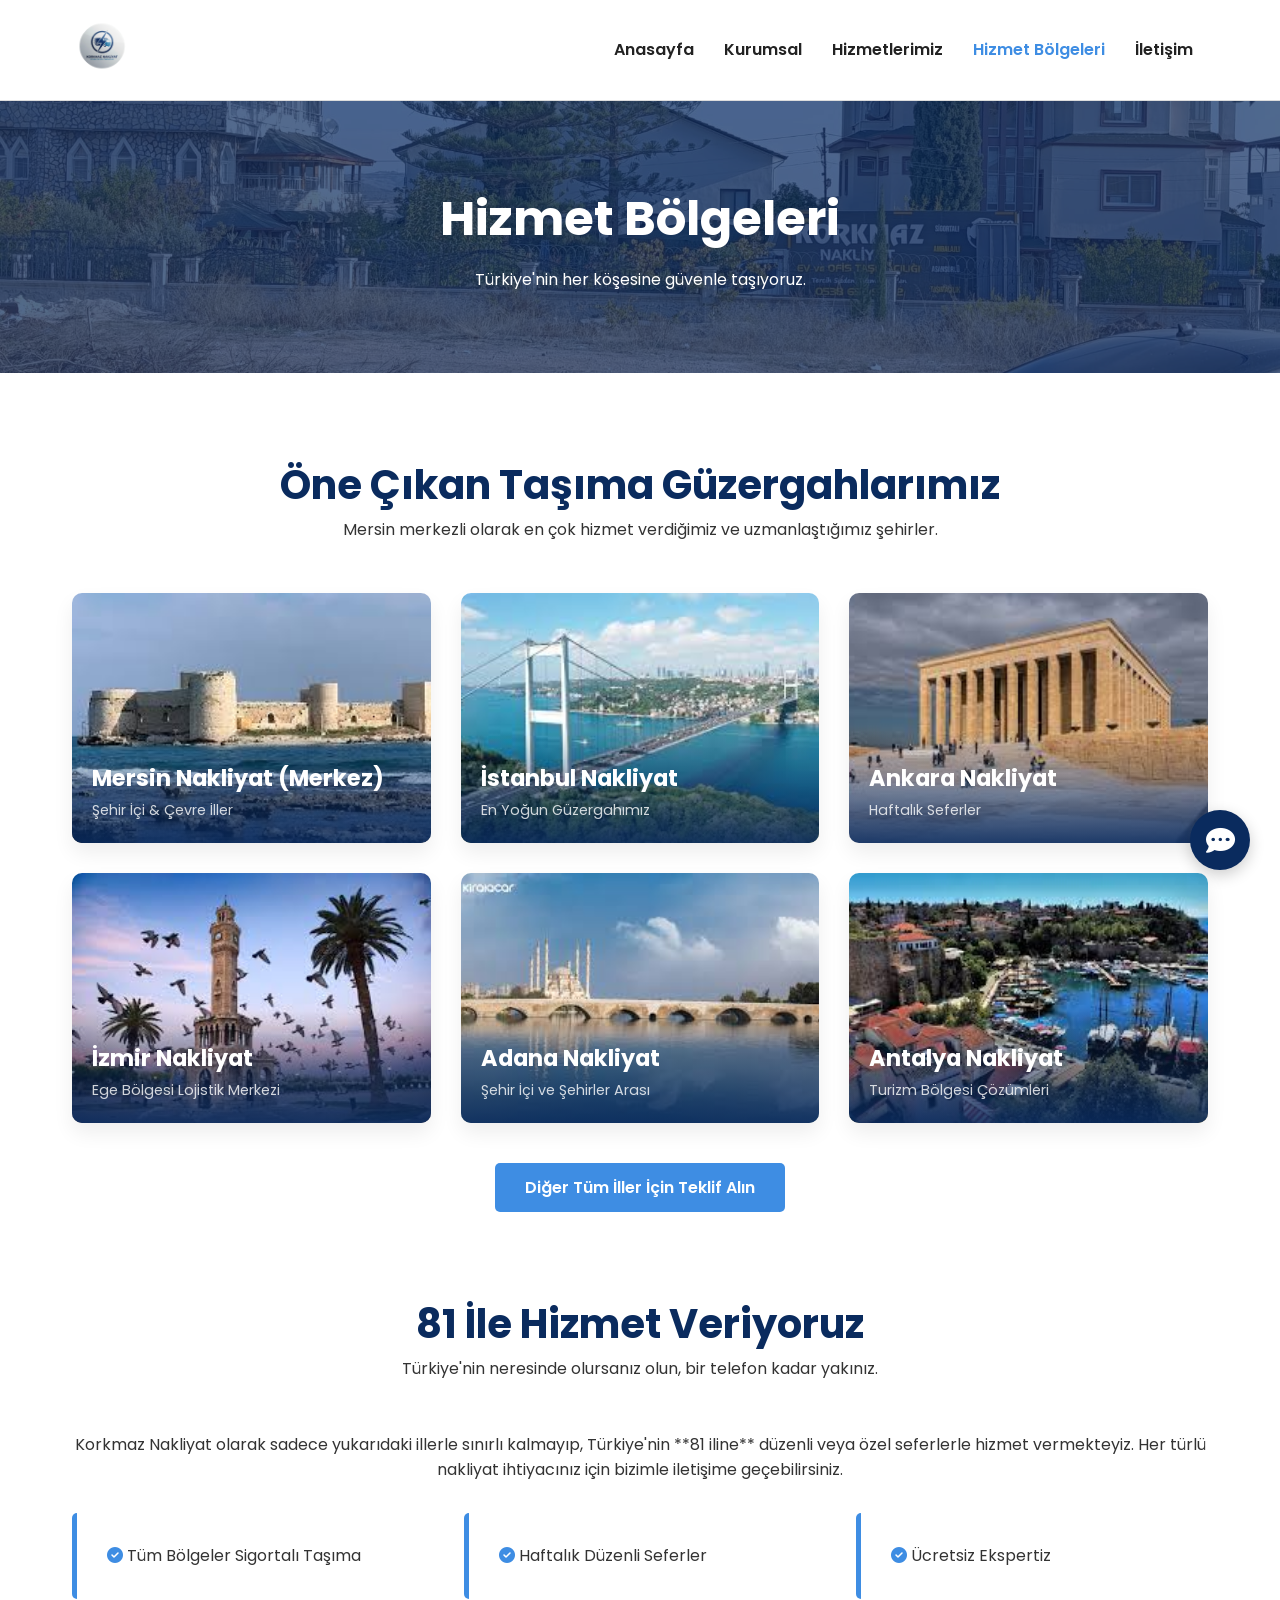
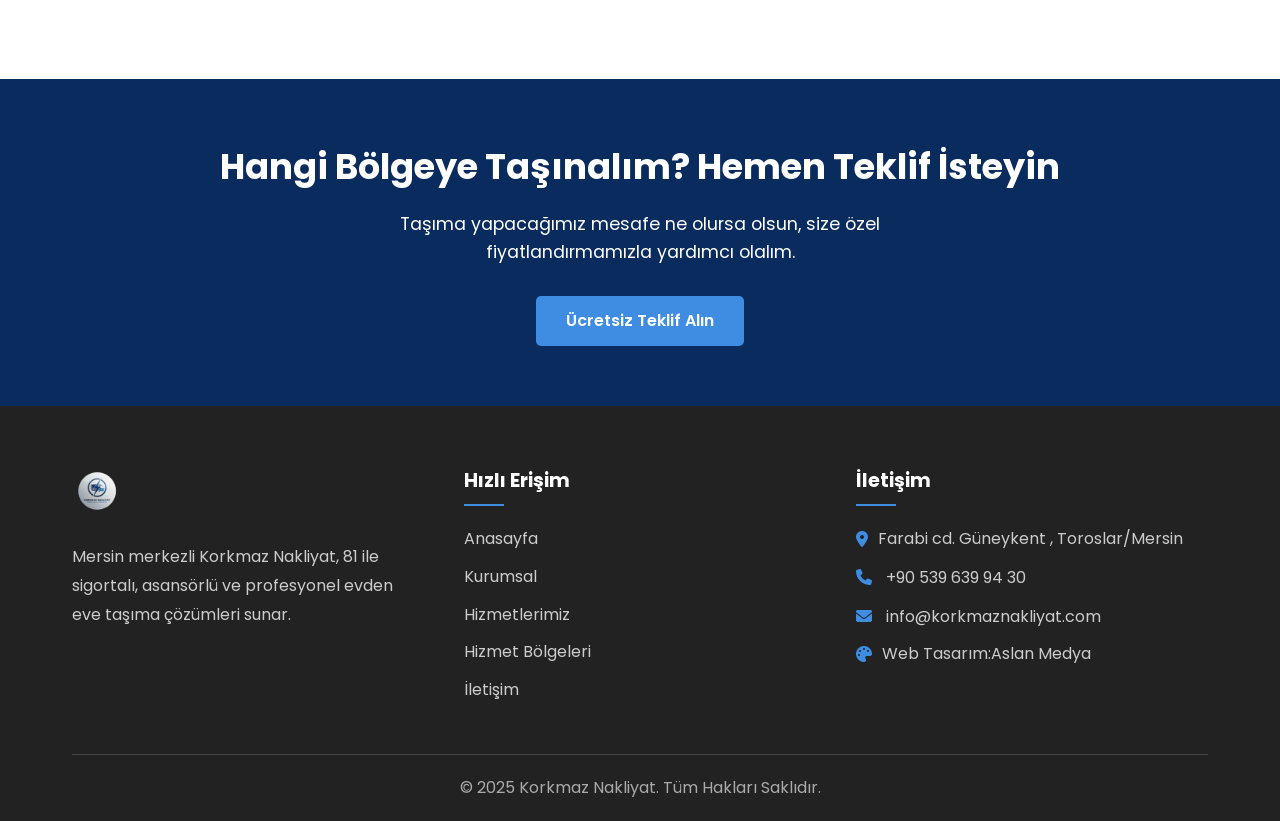
==== bolgeler.html @ fb7551c2 "Sitenin ilk sürümü" ====
<!DOCTYPE html>
<html lang="tr">
<head>
    <meta charset="UTF-8">
    <meta name="viewport" content="width=device-width, initial-scale=1.0">
    <title>Hizmet Bölgeleri - Korkmaz Nakliyat</title>
    <meta name="description" content="Korkmaz Nakliyat, Mersin merkezli olarak Türkiye'nin 81 iline hizmet vermektedir. Başlıca hizmet bölgelerimiz İstanbul, Ankara, İzmir, Adana ve Antalya.">
    
    <link rel="stylesheet" href="style.css">
    <link rel="preconnect" href="https://fonts.googleapis.com">
    <link rel="preconnect" href="https://fonts.gstatic.com" crossorigin>
    <link href="https://fonts.googleapis.com/css2?family=Poppins:wght@300;400;600;700&display=swap" rel="stylesheet">
    <link rel="stylesheet" href="https://cdnjs.cloudflare.com/ajax/libs/font-awesome/6.5.2/css/all.min.css" />
    <link rel="stylesheet" href="https://unpkg.com/aos@next/dist/aos.css" />
    <link rel="stylesheet" href="https://unpkg.com/swiper/swiper-bundle.min.js" />
</head>
<body>

    <div class="preloader"><img src="images/logo.png" alt="Korkmaz Nakliyat Yükleniyor..."></div>

    <header class="main-header">
        <div class="container">
            <a href="index.html" class="logo"><img src="images/logo.png" alt="Korkmaz Nakliyat Logo"></a>
            <nav class="main-nav">
                <ul>
                    <li><a href="index.html">Anasayfa</a></li>
                    <li><a href="kurumsal.html">Kurumsal</a></li>
                    <li><a href="hizmetlerimiz.html">Hizmetlerimiz</a></li>
                    <li><a href="bolgeler.html" class="active">Hizmet Bölgeleri</a></li>
                    <li><a href="iletisim.html">İletişim</a></li>
                </ul>
            </nav>
        </div>
    </header>

    <section class="page-header" style="background-image: url('images/slide1.jpg');">
        <div class="container">
            <h1 data-aos="fade-down">Hizmet Bölgeleri</h1>
            <p data-aos="fade-up">Türkiye'nin her köşesine güvenle taşıyoruz.</p>
        </div>
    </section>

    <section class="projects-preview section-padding">
        <div class="container">
            <div class="section-title" data-aos="fade-up">
                <h2>Öne Çıkan Taşıma Güzergahlarımız</h2>
                <p>Mersin merkezli olarak en çok hizmet verdiğimiz ve uzmanlaştığımız şehirler.</p>
            </div>
            
            <div class="projects-grid">
                
                <div class="project-card" data-aos="zoom-in" data-aos-delay="100">
                    <img src="images/proje1.jpg" alt="Mersin Evden Eve Nakliyat">
                    <div class="project-info">
                        <h3>Mersin Nakliyat (Merkez)</h3>
                        <span>Şehir İçi & Çevre İller</span>
                    </div>
                </div>
                
                <div class="project-card" data-aos="zoom-in" data-aos-delay="200">
                    <img src="images/proje2.jpg" alt="İstanbul Şehirler Arası Nakliyat">
                    <div class="project-info">
                        <h3>İstanbul Nakliyat</h3>
                        <span>En Yoğun Güzergahımız</span>
                    </div>
                </div>
                
                <div class="project-card" data-aos="zoom-in" data-aos-delay="300">
                    <img src="images/proje3.jpg" alt="Ankara Sigortalı Taşımacılık">
                    <div class="project-info">
                        <h3>Ankara Nakliyat</h3>
                        <span>Haftalık Seferler</span>
                    </div>
                </div>
                
                <div class="project-card" data-aos="zoom-in" data-aos-delay="100">
                    <img src="images/proje4.jpg" alt="İzmir Asansörlü Taşımacılık">
                    <div class="project-info">
                        <h3>İzmir Nakliyat</h3>
                        <span>Ege Bölgesi Lojistik Merkezi</span>
                    </div>
                </div>
                
                <div class="project-card" data-aos="zoom-in" data-aos-delay="200">
                    <img src="images/proje5.jpg" alt="Adana Ev Taşıma">
                    <div class="project-info">
                        <h3>Adana Nakliyat</h3>
                        <span>Şehir İçi ve Şehirler Arası</span>
                    </div>
                </div>
                
                <div class="project-card" data-aos="zoom-in" data-aos-delay="300">
                    <img src="images/proje6.jpg" alt="Antalya Eşya Depolama">
                    <div class="project-info">
                        <h3>Antalya Nakliyat</h3>
                        <span>Turizm Bölgesi Çözümleri</span>
                    </div>
                </div>
                
            </div>
            
            <div style="text-align: center; margin-top: 40px;" data-aos="fade-up">
                <a href="iletisim.html" class="btn-primary">Diğer Tüm İller İçin Teklif Alın</a>
            </div>

            <div class="section-title" data-aos="fade-up" style="margin-top: 80px;">
                <h2>81 İle Hizmet Veriyoruz</h2>
                <p>Türkiye'nin neresinde olursanız olun, bir telefon kadar yakınız.</p>
            </div>
            
            <div class="about-content" data-aos="fade-up">
                <p class="text-center">Korkmaz Nakliyat olarak sadece yukarıdaki illerle sınırlı kalmayıp, Türkiye'nin **81 iline** düzenli veya özel seferlerle hizmet vermekteyiz. Her türlü nakliyat ihtiyacınız için bizimle iletişime geçebilirsiniz.</p>
                <div class="mission-grid" style="grid-template-columns: repeat(3, 1fr); margin-top: 30px;">
                    <div class="mission-item"><i class="fas fa-check-circle" style="color: var(--secondary-color);"></i> Tüm Bölgeler Sigortalı Taşıma</div>
                    <div class="mission-item"><i class="fas fa-check-circle" style="color: var(--secondary-color);"></i> Haftalık Düzenli Seferler</div>
                    <div class="mission-item"><i class="fas fa-check-circle" style="color: var(--secondary-color);"></i> Ücretsiz Ekspertiz</div>
                </div>
            </div>

        </div>
    </section>

    <section class="cta-banner" data-aos="zoom-in-up">
        <div class="container">
            <h2>Hangi Bölgeye Taşınalım? Hemen Teklif İsteyin</h2>
            <p>Taşıma yapacağımız mesafe ne olursa olsun, size özel fiyatlandırmamızla yardımcı olalım.</p>
            <a href="iletisim.html" class="btn-primary">Ücretsiz Teklif Alın</a>
        </div>
    </section>


    <footer class="site-footer">
        <div class="container">
            <div class="footer-grid">
                <div class="footer-widget">
                    <img src="images/logo.png" alt="Korkmaz Nakliyat Logo" class="footer-logo">
                    <p>Mersin merkezli Korkmaz Nakliyat, 81 ile sigortalı, asansörlü ve profesyonel evden eve taşıma çözümleri sunar.</p>
                </div>
                <div class="footer-widget">
                    <h4>Hızlı Erişim</h4>
                    <ul>
                        <li><a href="index.html">Anasayfa</a></li>
                        <li><a href="kurumsal.html">Kurumsal</a></li>
                        <li><a href="hizmetlerimiz.html">Hizmetlerimiz</a></li>
                        <li><a href="bolgeler.html">Hizmet Bölgeleri</a></li>
                        <li><a href="iletisim.html">İletişim</a></li>
                    </ul>
                </div>
                <div class="footer-widget">
                    <h4>İletişim</h4>
                    <ul>
                        <li><i class="fas fa-map-marker-alt"></i> Farabi cd. Güneykent , Toroslar/Mersin </li>
                        <li><a href="tel:+905396399430"><i class="fas fa-phone"></i> +90 539 639 94 30</a></li>
                        <li><a href="mailto:info@korkmaznakliyat.com"><i class="fas fa-envelope"></i> info@korkmaznakliyat.com</a></li>
                        <li><i class="fas fa-palette"></i> Web Tasarım: <a href="https://wa.me/905318410347" target="_blank">Aslan Medya</a></li>
                    </ul>
                </div>
            </div>
            <div class="footer-bottom">
                <p>© 2025 Korkmaz Nakliyat. Tüm Hakları Saklıdır.</p>
            </div>
        </div>
    </footer>

    <div class="floating-cta-container">
        <div class="cta-options">
            <a href="tel:+905396399430" class="cta-option phone"><i class="fas fa-phone"></i></a>
            <a href="https://wa.me/905396399430" target="_blank" class="cta-option whatsapp"><i class="fab fa-whatsapp"></i></a>
        </div>
        <div class="cta-main-button"><i class="fas fa-comment-dots"></i></div>
    </div>
    
    <script src="https://unpkg.com/swiper/swiper-bundle.min.js"></script>
    <script src="https://unpkg.com/aos@next/dist/aos.js"></script>
    <script src="js/script.js"></script>

</body>
</html>
---- style.css ----
/* ============================================= */
/* TEMEL AYARLAR VE DEĞİŞKENLER */
/* ============================================= */
:root {
    --primary-color: #0A2B5E; /* Logonuzdaki lacivert */
    --secondary-color: #3E8DE3; /* Logonuzdaki açık mavi */
    --dark-color: #222;
    --light-color: #f4f4f4;
    --font-family: 'Poppins', sans-serif;
}

* {
    box-sizing: border-box;
    margin: 0;
    padding: 0;
}

body {
    font-family: var(--font-family);
    line-height: 1.6;
    background: #fff;
    color: #333;
}

.container {
    max-width: 1200px;
    margin: auto;
    overflow: hidden;
    padding: 0 2rem;
}

a {
    text-decoration: none;
    color: var(--primary-color);
}

ul {
    list-style: none;
}

.section-padding {
    padding: 80px 0;
}

.section-title {
    text-align: center;
    margin-bottom: 50px;
}

.section-title h2 {
    font-size: 2.5rem;
    color: var(--primary-color);
}

.btn-primary {
    display: inline-block;
    background: var(--secondary-color);
    color: #fff;
    padding: 12px 30px;
    border-radius: 5px;
    font-weight: 600;
    transition: background 0.3s ease;
}

.btn-primary:hover {
    background: var(--primary-color);
}

/* ============================================= */
/* HEADER / NAVİGASYON */
/* ============================================= */
.main-header {
    background: #fff;
    padding: 1rem 0;
    border-bottom: 1px solid #ddd;
    position: sticky;
    top: 0;
    z-index: 1000;
}

.main-header .container {
    display: flex;
    justify-content: space-between;
    align-items: center;
}

.main-header .logo img {
    height: 60px;
}

.main-header .main-nav ul {
    display: flex;
}

.main-header .main-nav ul li a {
    color: var(--dark-color);
    padding: 10px 15px;
    font-weight: 600;
    transition: color 0.3s ease;
}

.main-header .main-nav ul li a:hover,
.main-header .main-nav ul li a.active {
    color: var(--secondary-color);
}

/* ============================================= */
/* HERO SLIDER */
/* ============================================= */
.hero-slider-container {
    position: relative;
    height: 90vh;
    overflow: hidden;
}
.hero-slider .slide {
    position: absolute;
    top: 0;
    left: 0;
    width: 100%;
    height: 100%;
    background-size: cover;
    background-position: center;
    display: flex;
    align-items: center;
    color: #fff;
    opacity: 0;
    visibility: hidden;
    transition: opacity 1s ease, visibility 1s ease;
}
.hero-slider .slide.active {
    opacity: 1;
    visibility: visible;
}
.hero-slider .slide::before {
    content: '';
    position: absolute;
    top: 0;
    left: 0;
    width: 100%;
    height: 100%;
    background: rgba(0,0,0,0.4);
}
.hero-slider .slide .container {
    position: relative;
    z-index: 2;
}
.hero-slider .slide-content {
    max-width: 600px;
}
.hero-slider .slide-content h1 {
    font-size: 3.5rem;
    margin-bottom: 1rem;
    text-shadow: 2px 2px 4px rgba(0,0,0,0.5);
}
.hero-slider .slide-content p {
    font-size: 1.2rem;
    margin-bottom: 2rem;
    text-shadow: 1px 1px 2px rgba(0,0,0,0.5);
}
.slider-nav {
    position: absolute;
    top: 50%;
    transform: translateY(-50%);
    z-index: 10;
    background: rgba(255,255,255,0.2);
    border: none;
    color: #fff;
    width: 50px;
    height: 50px;
    border-radius: 50%;
    cursor: pointer;
    font-size: 1.5rem;
    transition: background 0.3s ease;
}
.slider-nav:hover {
    background: rgba(255,255,255,0.5);
}
.slider-nav.prev { left: 20px; }
.slider-nav.next { right: 20px; }

/* ============================================= */
/* ANASAYFA BÖLÜMLERİ (Hizmetler, Projeler) */
/* ============================================= */
.services-preview { background: var(--light-color); }
.services-grid {
    display: grid;
    grid-template-columns: repeat(auto-fit, minmax(250px, 1fr));
    gap: 30px;
    text-align: center;
}
.service-item {
    background: #fff;
    padding: 30px;
    border-radius: 10px;
    box-shadow: 0 5px 15px rgba(0,0,0,0.05);
}
.service-item h3 { color: var(--primary-color); margin-bottom: 15px; }

.projects-preview .projects-grid, .portfolio-page .projects-grid {
    display: grid;
    grid-template-columns: repeat(auto-fit, minmax(300px, 1fr));
    gap: 30px;
}
.project-card {
    background: #fff;
    border-radius: 10px;
    overflow: hidden;
    box-shadow: 0 10px 20px rgba(0,0,0,0.07);
    transition: transform 0.3s ease, box-shadow 0.3s ease;
    position: relative;
    cursor: pointer;
}
.project-card:hover { transform: translateY(-10px); box-shadow: 0 15px 25px rgba(0,0,0,0.1); }
.project-card img { width: 100%; height: 250px; object-fit: cover; display: block; }
.project-card .project-info {
    position: absolute;
    bottom: 0;
    left: 0;
    right: 0;
    background: linear-gradient(to top, rgba(10, 43, 94, 0.9), transparent);
    color: #fff;
    padding: 30px 20px 20px;
}
.project-card .project-info h3 { margin: 0; font-size: 1.4rem; }
.project-card .project-info span { font-size: 0.9rem; opacity: 0.8; }
.text-center { text-align: center; }

/* ============================================= */
/* GENEL SAYFA BAŞLIĞI (Banner) */
/* ============================================= */
.page-header {
    background-color: var(--primary-color);
    background-size: cover;
    background-position: center;
    padding: 80px 0;
    text-align: center;
    color: #fff;
    position: relative;
}
.page-header::before {
    content: '';
    position: absolute;
    top: 0; left: 0;
    width: 100%; height: 100%;
    background-color: rgba(10, 43, 94, 0.7);
}
.page-header .container { position: relative; z-index: 2; }
.page-header h1 { font-size: 3rem; margin-bottom: 10px; }

/* ============================================= */
/* KURUMSAL SAYFASI */
/* ============================================= */
.about-grid { display: grid; grid-template-columns: 1fr 1.2fr; gap: 50px; align-items: center; }
.about-image img { width: 100%; border-radius: 10px; box-shadow: 0 10px 30px rgba(0,0,0,0.1); }
.about-content h2 { font-size: 2.2rem; color: var(--primary-color); margin-bottom: 20px; line-height: 1.3; }
.about-content p { margin-bottom: 15px; }
.mission-grid { display: grid; grid-template-columns: 1fr 1fr; gap: 40px; }
.mission-item { background: #fff; padding: 30px; border-left: 5px solid var(--secondary-color); border-radius: 5px; }
.mission-item h3 { color: var(--primary-color); margin-bottom: 15px; }

/* ============================================= */
/* PROJELER SAYFASI */
/* ============================================= */
.portfolio-filter { display: flex; justify-content: center; align-items: center; flex-wrap: wrap; margin-bottom: 40px; gap: 15px; }
.filter-btn { background: transparent; border: none; padding: 10px 20px; font-weight: 600; font-size: 1rem; color: var(--dark-color); cursor: pointer; transition: all 0.3s ease; border-bottom: 2px solid transparent; }
.filter-btn:hover { color: var(--secondary-color); }
.filter-btn.active { color: var(--secondary-color); border-bottom-color: var(--secondary-color); }
.project-card-link { display: block; text-decoration: none; color: inherit; }

/* ============================================= */
/* PROJE DETAY SAYFASI */
/* ============================================= */
.project-title-section { text-align: center; margin-bottom: 40px; }
.project-title-section h1 { font-size: 2.8rem; color: var(--primary-color); }
.project-main-image img { width: 100%; height: auto; border-radius: 10px; margin-bottom: 40px; box-shadow: 0 10px 30px rgba(0,0,0,0.1); }
.project-detail-grid { display: grid; grid-template-columns: 2fr 1fr; gap: 50px; margin-bottom: 60px; }
.project-description h2 { font-size: 1.8rem; color: var(--primary-color); margin-bottom: 20px; border-bottom: 2px solid var(--light-color); padding-bottom: 10px; }
.project-meta { background-color: var(--light-color); padding: 30px; border-radius: 10px; height: fit-content; }
.project-meta h3 { font-size: 1.5rem; color: var(--primary-color); margin-bottom: 20px; }
.project-meta ul li { display: flex; justify-content: space-between; padding: 15px 0; border-bottom: 1px solid #ddd; }
.project-meta ul li:last-child { border-bottom: none; }
.project-meta ul li strong { color: var(--dark-color); }
.project-gallery h2 { text-align: center; font-size: 2.2rem; color: var(--primary-color); margin-bottom: 40px; }
.gallery-grid { display: grid; grid-template-columns: repeat(auto-fit, minmax(250px, 1fr)); gap: 20px; }
.gallery-item img { width: 100%; border-radius: 10px; cursor: pointer; transition: transform 0.3s ease, box-shadow 0.3s ease; }
.gallery-item img:hover { transform: scale(1.05); box-shadow: 0 10px 20px rgba(0,0,0,0.15); }

/* ============================================= */
/* HİZMETLERİMİZ SAYFASI */
/* ============================================= */
.services-page-grid { display: grid; grid-template-columns: repeat(auto-fit, minmax(320px, 1fr)); gap: 30px; }
.service-card-full { background-color: #fff; border: 1px solid #e9e9e9; padding: 40px 30px; text-align: center; border-radius: 10px; transition: transform 0.3s ease, box-shadow 0.3s ease; }
.service-card-full:hover { transform: translateY(-10px); box-shadow: 0 15px 30px rgba(0,0,0,0.08); }
.service-card-full .service-icon { font-size: 3rem; color: var(--secondary-color); margin-bottom: 20px; }
.service-card-full h3 { font-size: 1.5rem; color: var(--primary-color); margin-bottom: 15px; }
.service-card-full p { line-height: 1.7; color: #555; }

/* ============================================= */
/* İLETİŞİM SAYFASI */
/* ============================================= */
.contact-grid { display: grid; grid-template-columns: 2fr 1.2fr; gap: 50px; }
.contact-form h3, .contact-info h3 { font-size: 1.8rem; color: var(--primary-color); margin-bottom: 25px; }
.form-group { margin-bottom: 20px; }
.form-group label { display: block; margin-bottom: 8px; font-weight: 600; color: #555; }
.form-group input, .form-group textarea { width: 100%; padding: 12px; border: 1px solid #ccc; border-radius: 5px; font-family: var(--font-family); transition: border-color 0.3s ease; }
.form-group input:focus, .form-group textarea:focus { outline: none; border-color: var(--secondary-color); }
.contact-form button { width: 100%; padding: 15px; font-size: 1.1rem; border: none; }
.contact-info p { margin-bottom: 30px; line-height: 1.7; }
.contact-item { display: flex; align-items: flex-start; margin-bottom: 25px; }
.contact-item i { font-size: 1.5rem; color: var(--secondary-color); margin-right: 20px; margin-top: 5px; }
.contact-item span { font-size: 1rem; line-height: 1.6; }
.map-container iframe { display: block; width: 100%; height: 450px; border: 0; }

/* ============================================= */
/* CTA BANNER VE FOOTER */
/* ============================================= */
.cta-banner { background-color: var(--primary-color); color: #fff; padding: 60px 0; text-align: center; }
.cta-banner h2 { font-size: 2.2rem; margin-bottom: 15px; }
.cta-banner p { font-size: 1.1rem; margin-bottom: 30px; max-width: 600px; margin-left: auto; margin-right: auto; }
.site-footer { background-color: var(--dark-color); color: #ccc; padding: 60px 0 0; }
.footer-grid { display: grid; grid-template-columns: repeat(auto-fit, minmax(250px, 1fr)); gap: 40px; padding-bottom: 40px; }
.footer-widget .footer-logo { height: 50px; margin-bottom: 20px; }
.footer-widget h4 { font-size: 1.2rem; color: #fff; margin-bottom: 20px; position: relative; padding-bottom: 10px; }
.footer-widget h4::after { content: ''; position: absolute; left: 0; bottom: 0; width: 40px; height: 2px; background-color: var(--secondary-color); }
.footer-widget p { line-height: 1.8; }
.footer-widget ul li { margin-bottom: 12px; display: flex; align-items: flex-start; }
.footer-widget ul li a { color: #ccc; transition: color 0.3s ease; }
.footer-widget ul li a:hover { color: #fff; }
.footer-widget ul li i { margin-right: 10px; color: var(--secondary-color); margin-top: 5px; }
.footer-bottom { border-top: 1px solid #444; padding: 20px 0; text-align: center; color: #aaa; }

/* ============================================= */
/* SABİT CTA BUTONLARI */
/* ============================================= */
.floating-cta-container { position: fixed; bottom: 30px; right: 30px; z-index: 1001; display: flex; flex-direction: column; align-items: center; }
.cta-main-button { width: 60px; height: 60px; background-color: var(--primary-color); border-radius: 50%; display: flex; justify-content: center; align-items: center; color: #fff; font-size: 1.8rem; box-shadow: 0 5px 15px rgba(0,0,0,0.2); cursor: pointer; transition: transform 0.3s ease; }
.floating-cta-container:hover .cta-main-button { transform: rotate(360deg); }
.cta-options { margin-bottom: 15px; display: flex; flex-direction: column; gap: 15px; opacity: 0; transform: scale(0); transition: all 0.3s ease; transform-origin: bottom center; }
.floating-cta-container:hover .cta-options { opacity: 1; transform: scale(1); }
.cta-option { width: 50px; height: 50px; border-radius: 50%; display: flex; justify-content: center; align-items: center; color: #fff; font-size: 1.6rem; box-shadow: 0 4px 12px rgba(0,0,0,0.15); transition: transform 0.2s ease; }
.cta-option:hover { transform: scale(1.1); }
.cta-option.whatsapp { background-color: #25D366; }
.cta-option.phone { background-color: var(--secondary-color); }
.fa-whatsapp { font-family: 'Font Awesome 6 Brands'; }

/* ============================================= */
/* MOBİL UYUMLULUK (Responsive) */
/* ============================================= */
@media (max-width: 820px) {
    .about-grid, .mission-grid, .project-detail-grid, .contact-grid { grid-template-columns: 1fr; }
}

@media (max-width: 768px) {
    .main-header .container { flex-direction: column; gap: 1rem; }
    .main-header .main-nav ul { flex-wrap: wrap; justify-content: center; }
}

/* ============================================= */
/* SAYFA YÜKLEME ANİMASYONU (PRELOADER) */
/* ============================================= */
.preloader {
    position: fixed;
    top: 0;
    left: 0;
    width: 100%;
    height: 100%;
    background-color: #fff; /* Arka plan rengi */
    display: flex;
    justify-content: center;
    align-items: center;
    z-index: 9999; /* Her şeyin en üstünde olmalı */
    transition: opacity 0.75s ease, visibility 0.75s ease;
}

.preloader img {
    width: 200px; /* Logonun boyutu */
    animation: pulse 1.5s ease-in-out infinite;
}

/* Yükleme bittiğinde preloader'ı gizlemek için kullanılacak class */
.preloader-hidden {
    opacity: 0;
    visibility: hidden;
}

/* Logonun "nefes alıp verme" animasyonu */
@keyframes pulse {
    0% {
        transform: scale(1);
        opacity: 1;
    }
    50% {
        transform: scale(1.05);
        opacity: 0.8;
    }
    100% {
        transform: scale(1);
        opacity: 1;
    }
}
/* ============================================= */
/* DİNAMİK NAVİGASYON MENÜSÜ (DÜZELTİLMİŞ) */
/* ============================================= */
.main-header {
    transition: background-color 0.4s ease, box-shadow 0.4s ease;
}

/* Şeffaf menünün başlangıç hali */
.header-transparent {
    background-color: transparent;
    position: absolute; /* Fixed yerine absolute kullanıyoruz */
    width: 100%;
    border-bottom: 1px solid rgba(255, 255, 255, 0.2);
}

.header-transparent .main-nav ul li a {
    color: #fff;
    text-shadow: 1px 1px 2px rgba(0,0,0,0.3);
}

.header-transparent .main-nav ul li a:hover {
    color: rgba(255, 255, 255, 0.8);
}

/* Sayfa aşağı kaydırıldığında eklenecek olan yeni stil */
.main-header.scrolled {
    position: fixed; /* Kaydırınca sabitlenir */
    background-color: #fff;
    box-shadow: 0 2px 10px rgba(0,0,0,0.1);
    border-bottom: 1px solid #ddd;
}

.main-header.scrolled .main-nav ul li a {
    color: var(--dark-color); /* Linkleri orijinal rengine döndür */
    text-shadow: none;
}

.main-header.scrolled .main-nav ul li a:hover,
.main-header.scrolled .main-nav ul li a.active {
    color: var(--secondary-color);
    opacity: 1;
}
/* ============================================= */
/* RAKAMLARLA BİZ (ANİMASYONLU SAYAÇLAR) */
/* ============================================= */
.stats-section {
    background-color: var(--light-color); /* Açık gri arkaplan */
}

.stats-grid {
    display: grid;
    grid-template-columns: repeat(auto-fit, minmax(200px, 1fr));
    gap: 30px;
    text-align: center;
}

.stat-item i {
    font-size: 3rem;
    color: var(--secondary-color);
    margin-bottom: 15px;
}

.stat-item .counter {
    font-size: 2.8rem;
    font-weight: 700;
    display: block;
    color: var(--primary-color);
}

.stat-item p {
    font-size: 1.1rem;
    font-weight: 600;
    color: #555;
}
/* ============================================= */
/* İŞ ORTAKLARI BÖLÜMÜ (LOGO CAROUSEL) */
/* ============================================= */
.partners-section {
    background-color: #fff;
}

.partners-slider .swiper-wrapper {
    align-items: center; /* Logoları dikeyde ortalar */
}

.partners-slider .swiper-slide {
    text-align: center;
}

.partners-slider img {
    max-height: 80px; /* Tüm logoların maksimum yüksekliğini sabitler */
    width: auto;
    filter: grayscale(100%); /* Logoları gri yapar */
    opacity: 0.6;
    transition: filter 0.3s ease, opacity 0.3s ease;
}

.partners-slider img:hover {
    filter: grayscale(0%); /* Üzerine gelince renkli olur */
    opacity: 1;
}
/* ============================================= */
/* TERCİH EDİLEN MARKALAR BÖLÜMÜ (DÜZELTİLMİŞ) */
/* ============================================= */
.partners-section {
    background-color: var(--light-color);
}

.partners-slider .swiper-wrapper {
    align-items: center; /* Dikeyde ortalamayı koru */
}

.partners-slider .swiper-slide {
    text-align: center;
    /* Her logo için bir kutu yüksekliği belirleyelim */
    height: 100px; 
    display: flex;
    justify-content: center;
    align-items: center;
}

.partners-slider img {
    max-width: 100%; /* Resim kendi kutusunun genişliğini aşamaz */
    max-height: 100%; /* Resim kendi kutusunun yüksekliğini aşamaz */
    object-fit: contain; /* Resmin oranını bozmadan kutuya sığdırır (EN ÖNEMLİ KISIM) */
    filter: grayscale(100%);
    opacity: 0.6;
    transition: filter 0.3s ease, opacity 0.3s ease;
}

.partners-slider .swiper-slide:hover img {
    filter: grayscale(0%);
    opacity: 1;
}
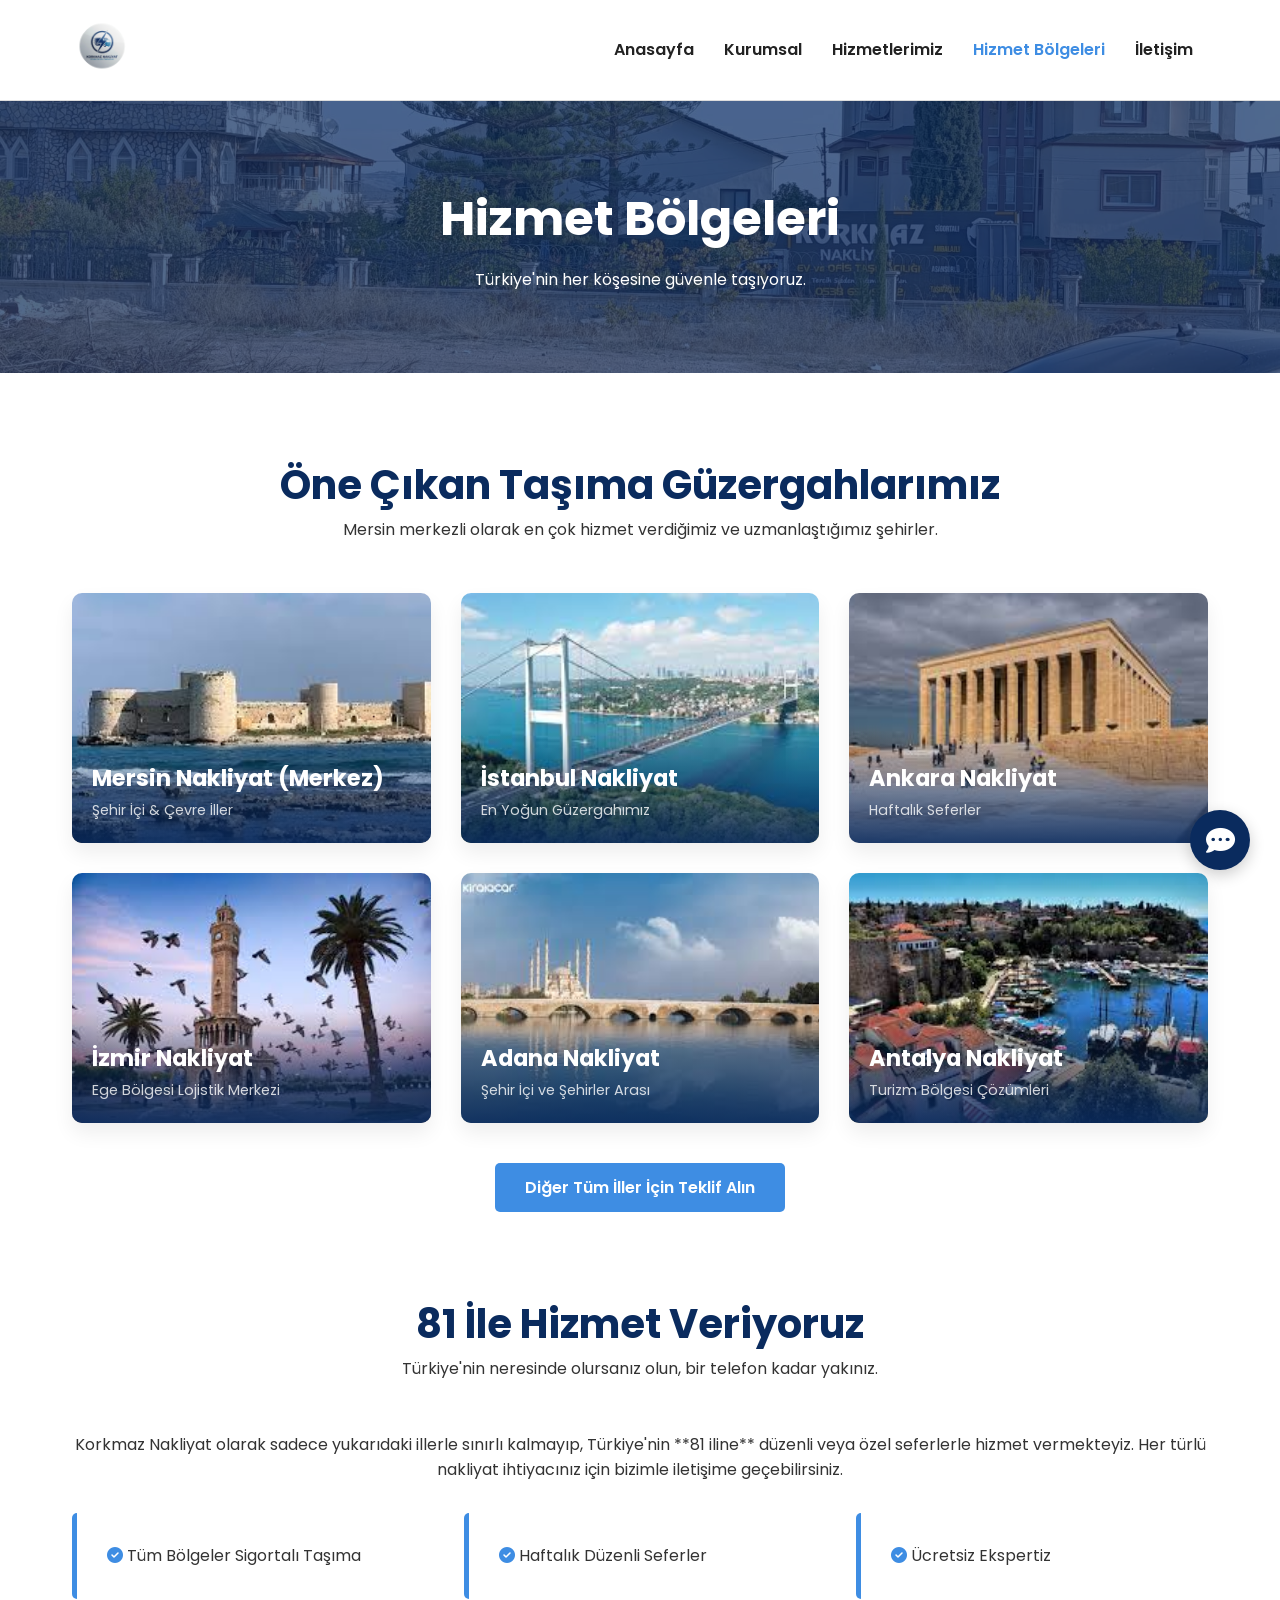
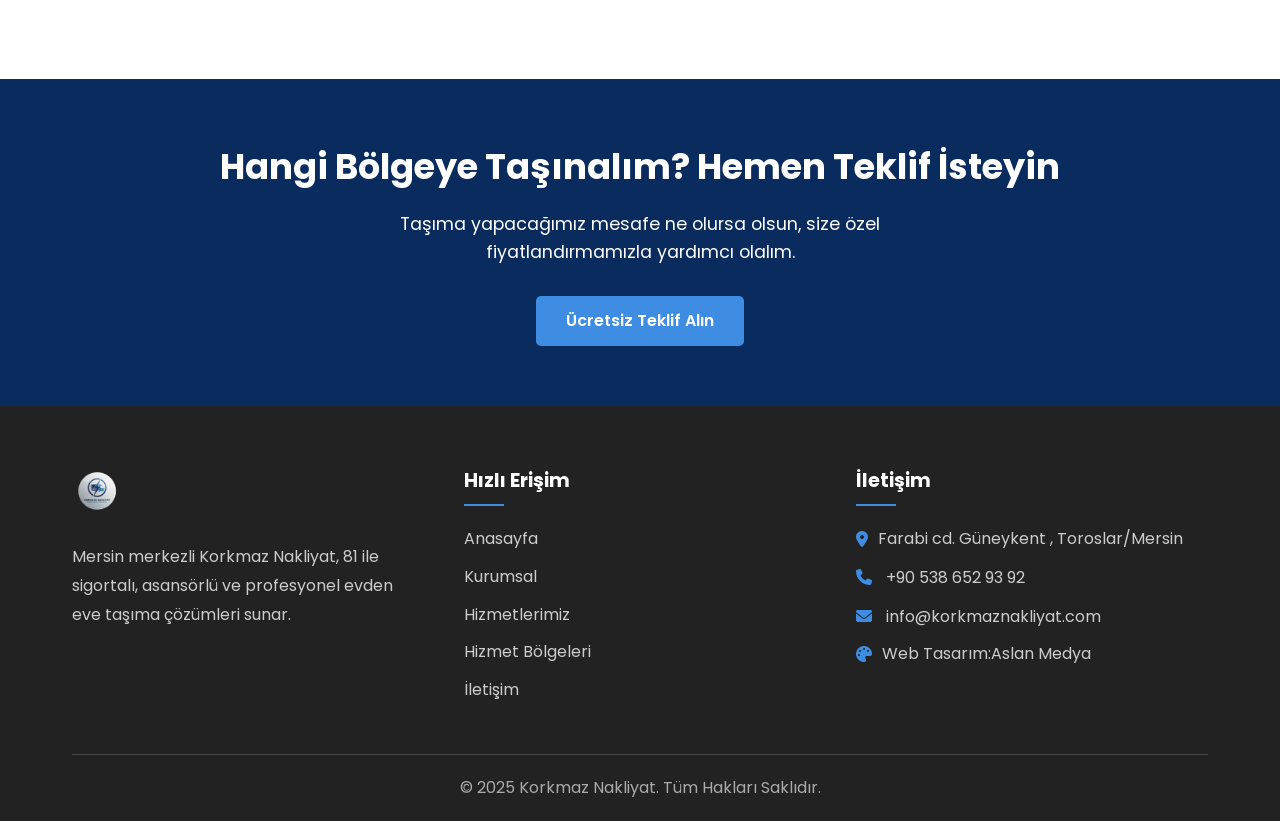
==== commit 5b57af88: "numara guncellendi" ====
--- a/bolgeler.html
+++ b/bolgeler.html
@@ -23,11 +23,11 @@
             <a href="index.html" class="logo"><img src="images/logo.png" alt="Korkmaz Nakliyat Logo"></a>
             <nav class="main-nav">
                 <ul>
-                    <li><a href="index.html">Anasayfa</a></li>
-                    <li><a href="kurumsal.html">Kurumsal</a></li>
-                    <li><a href="hizmetlerimiz.html">Hizmetlerimiz</a></li>
-                    <li><a href="bolgeler.html" class="active">Hizmet Bölgeleri</a></li>
-                    <li><a href="iletisim.html">İletişim</a></li>
+                    <li><a href="index">Anasayfa</a></li>
+                    <li><a href="kurumsal">Kurumsal</a></li>
+                    <li><a href="hizmetlerimiz">Hizmetlerimiz</a></li>
+                    <li><a href="bolgeler" class="active">Hizmet Bölgeleri</a></li>
+                    <li><a href="iletisim">İletişim</a></li>
                 </ul>
             </nav>
         </div>
@@ -150,7 +150,7 @@
                     <h4>İletişim</h4>
                     <ul>
                         <li><i class="fas fa-map-marker-alt"></i> Farabi cd. Güneykent , Toroslar/Mersin </li>
-                        <li><a href="tel:+905396399430"><i class="fas fa-phone"></i> +90 539 639 94 30</a></li>
+                        <li><a href="tel:+905386529392"><i class="fas fa-phone"></i> +90 538 652 93 92</a></li>
                         <li><a href="mailto:info@korkmaznakliyat.com"><i class="fas fa-envelope"></i> info@korkmaznakliyat.com</a></li>
                         <li><i class="fas fa-palette"></i> Web Tasarım: <a href="https://wa.me/905318410347" target="_blank">Aslan Medya</a></li>
                     </ul>
@@ -164,8 +164,8 @@
 
     <div class="floating-cta-container">
         <div class="cta-options">
-            <a href="tel:+905396399430" class="cta-option phone"><i class="fas fa-phone"></i></a>
-            <a href="https://wa.me/905396399430" target="_blank" class="cta-option whatsapp"><i class="fab fa-whatsapp"></i></a>
+            <a href="tel:+905386529392" class="cta-option phone"><i class="fas fa-phone"></i></a>
+            <a href="https://wa.me/905386529392" target="_blank" class="cta-option whatsapp"><i class="fab fa-whatsapp"></i></a>
         </div>
         <div class="cta-main-button"><i class="fas fa-comment-dots"></i></div>
     </div>
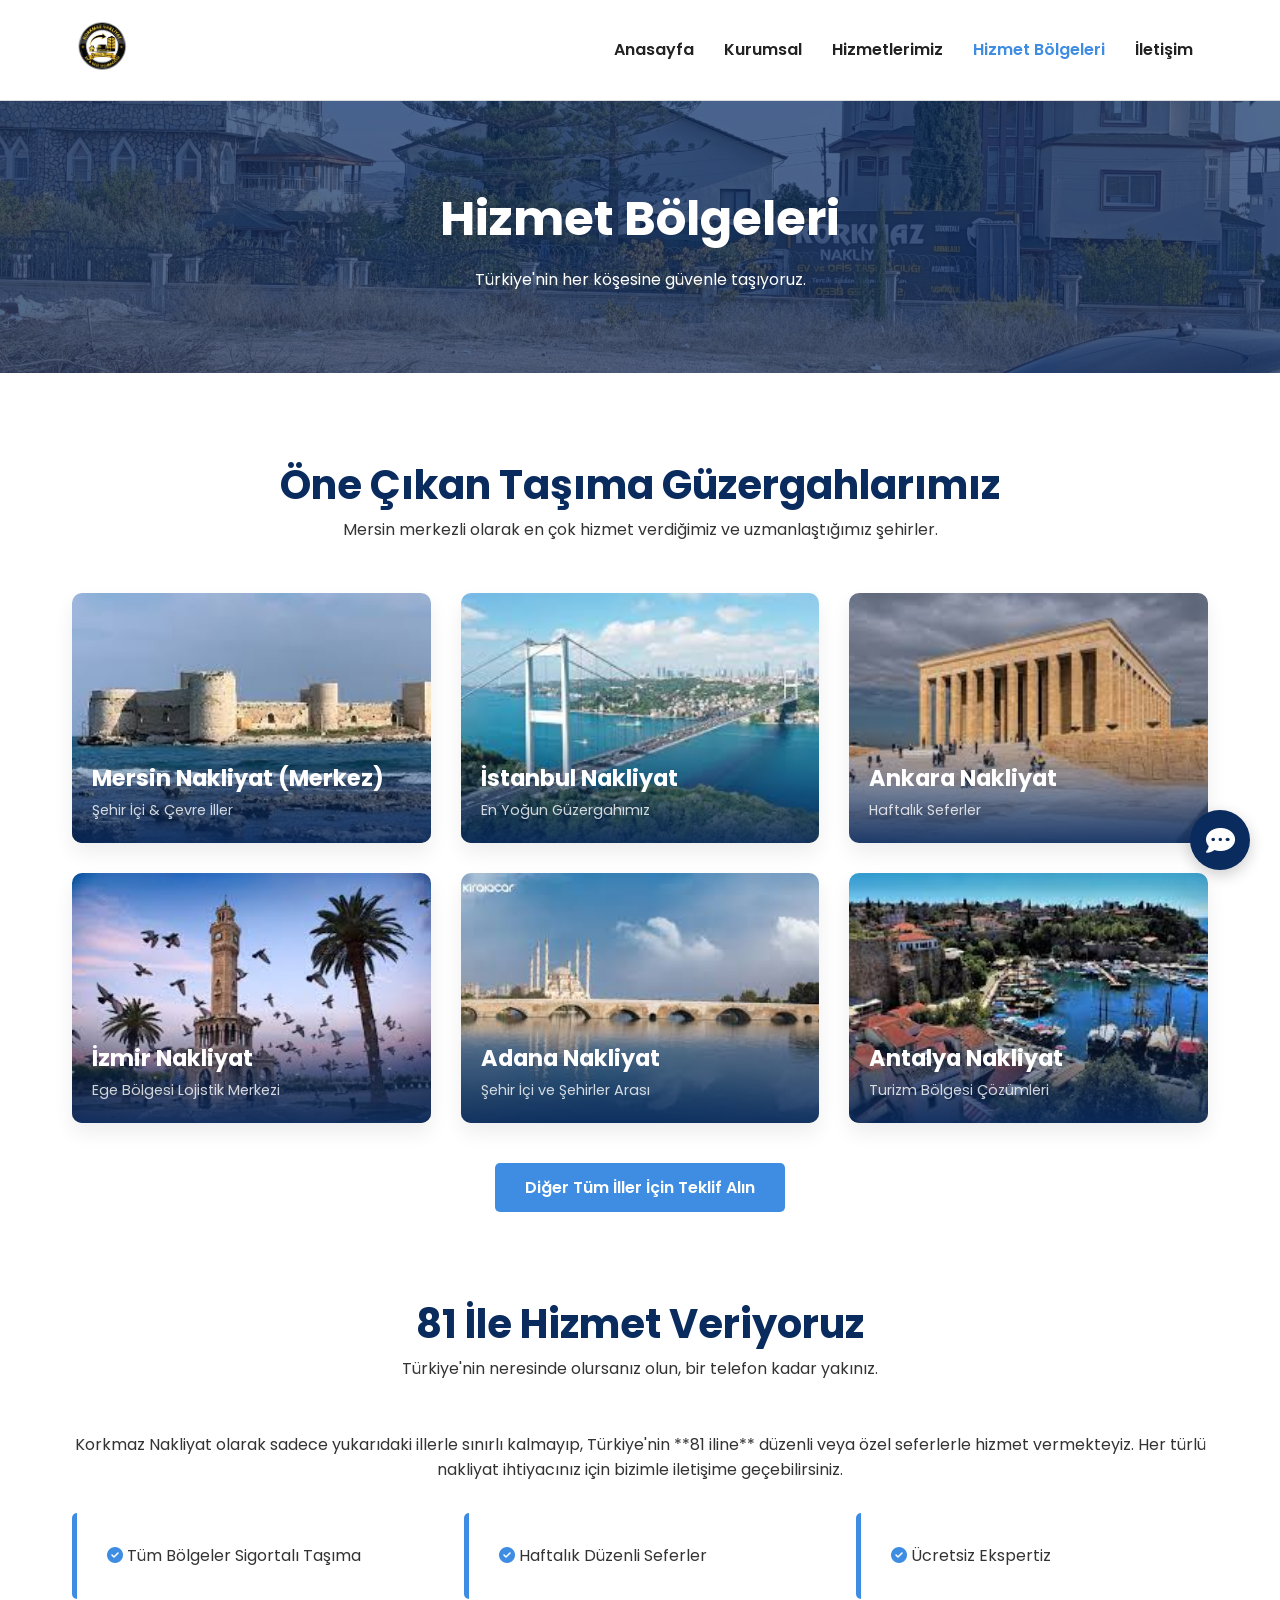
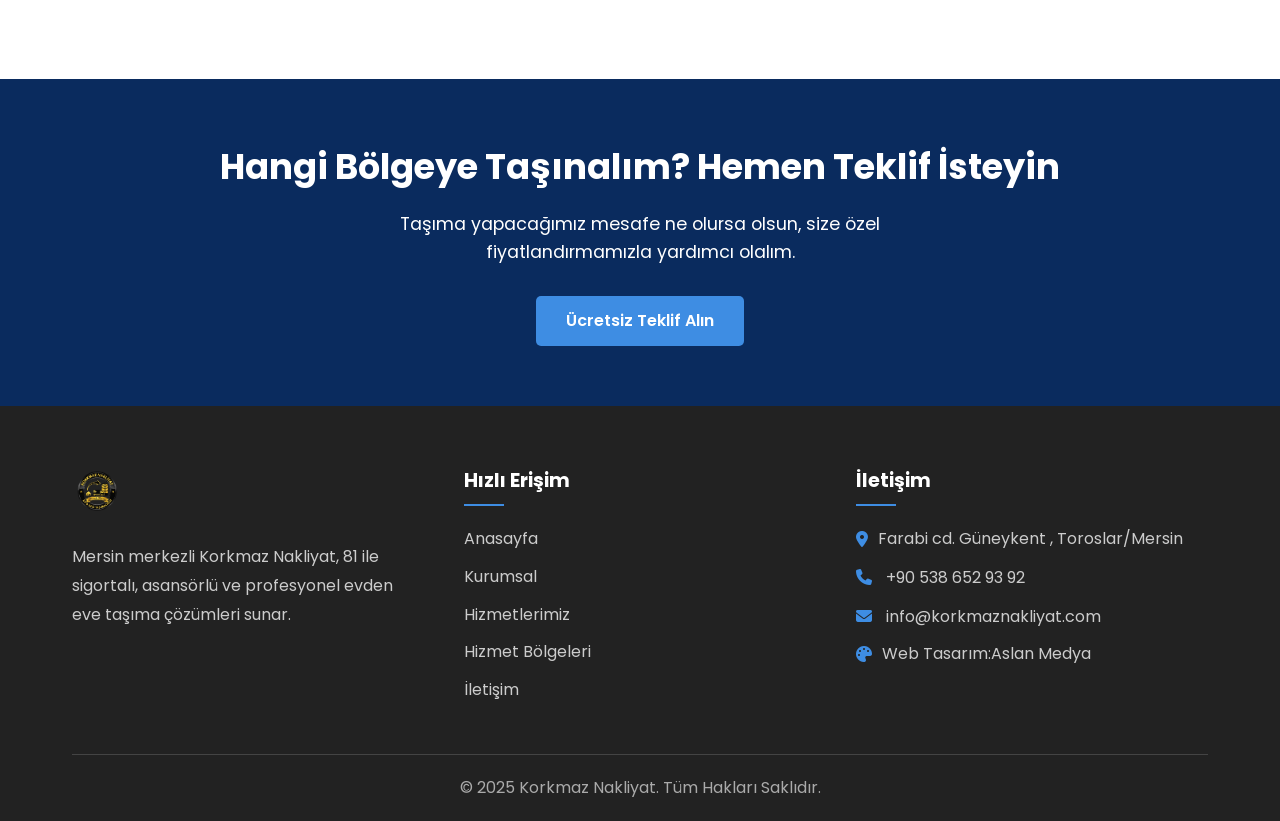
==== commit 106d6e4d: "Update bolgeler.html" ====
--- a/bolgeler.html
+++ b/bolgeler.html
@@ -1,5 +1,31 @@
 <!DOCTYPE html>
 <html lang="tr">
+    <!-- Google tag (gtag.js) -->
+<script async src="https://www.googletagmanager.com/gtag/js?id=G-3V5KJFKKEG"></script>
+<script>
+  window.dataLayer = window.dataLayer || [];
+  function gtag(){dataLayer.push(arguments);}
+  gtag('js', new Date());
+
+  gtag('config', 'G-3V5KJFKKEG');
+</script>
+    <!-- Event snippet for Kişi conversion page
+In your html page, add the snippet and call gtag_report_conversion when someone clicks on the chosen link or button. -->
+<script>
+function gtag_report_conversion(url) {
+  var callback = function () {
+    if (typeof(url) != 'undefined') {
+      window.location = url;
+    }
+  };
+  gtag('event', 'conversion', {
+      'send_to': 'AW-17738921853/tmNpCIGn3ugbEP3uyYpC',
+      'event_callback': callback
+  });
+  return false;
+}
+</script>
+
 <head>
     <meta charset="UTF-8">
     <meta name="viewport" content="width=device-width, initial-scale=1.0">
@@ -150,7 +176,7 @@
                     <h4>İletişim</h4>
                     <ul>
                         <li><i class="fas fa-map-marker-alt"></i> Farabi cd. Güneykent , Toroslar/Mersin </li>
-                        <li><a href="tel:+905386529392"><i class="fas fa-phone"></i> +90 538 652 93 92</a></li>
+                        <li><a href="tel:+905386529392"><i class="fas fa-phone"></i> +90 538 652 93 92  </a></li>
                         <li><a href="mailto:info@korkmaznakliyat.com"><i class="fas fa-envelope"></i> info@korkmaznakliyat.com</a></li>
                         <li><i class="fas fa-palette"></i> Web Tasarım: <a href="https://wa.me/905318410347" target="_blank">Aslan Medya</a></li>
                     </ul>
@@ -164,8 +190,8 @@
 
     <div class="floating-cta-container">
         <div class="cta-options">
-            <a href="tel:+905386529392" class="cta-option phone"><i class="fas fa-phone"></i></a>
-            <a href="https://wa.me/905386529392" target="_blank" class="cta-option whatsapp"><i class="fab fa-whatsapp"></i></a>
+            <a href="tel:+905386529392"   class="cta-option phone"><i class="fas fa-phone"></i></a>
+            <a href="https://wa.me/905386529392"   target="_blank" class="cta-option whatsapp"><i class="fab fa-whatsapp"></i></a>
         </div>
         <div class="cta-main-button"><i class="fas fa-comment-dots"></i></div>
     </div>
@@ -175,4 +201,6 @@
     <script src="js/script.js"></script>
 
 </body>
-</html>+</html>
+
+
